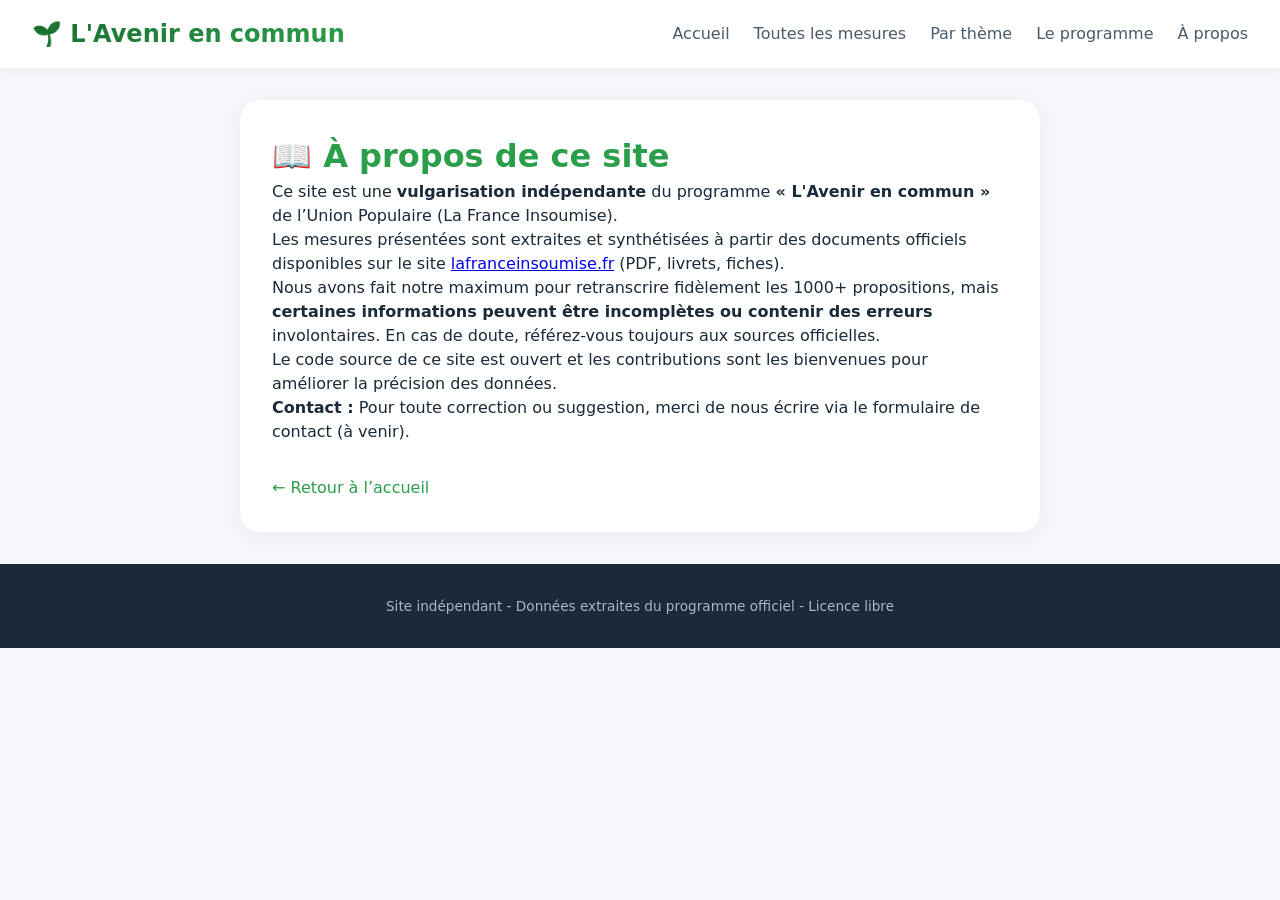
==== a-propos.html @ 68633aec "Create a-propos.html" ====
<!DOCTYPE html>
<html lang="fr">
<head>
    <meta charset="UTF-8">
    <meta name="viewport" content="width=device-width, initial-scale=1.0">
    <title>À propos - L'Avenir en commun</title>
    <link rel="stylesheet" href="css/style.css">
    <style>
        .about-container {
            max-width: 800px;
            margin: 2rem auto;
            padding: 2rem;
            background: white;
            border-radius: 20px;
            box-shadow: 0 4px 20px rgba(0,0,0,0.05);
        }
        .about-container h1 {
            color: var(--primary-color, #2b9e4a);
        }
        .back-link {
            display: inline-block;
            margin-top: 2rem;
            color: #2b9e4a;
            text-decoration: none;
        }
    </style>
</head>
<body>
    <nav class="navbar">
        <div class="nav-container">
            <a href="index.html" class="logo">🌱 L'Avenir en commun</a>
            <div class="nav-links">
                <a href="index.html">Accueil</a>
                <a href="index.html#allMeasuresLink">Toutes les mesures</a>
                <a href="index.html#themesLink">Par thème</a>
                <a href="https://lafranceinsoumise.fr/le-programme/" target="_blank">Le programme</a>
                <a href="a-propos.html">À propos</a>
            </div>
        </div>
    </nav>

    <div class="about-container">
        <h1>📖 À propos de ce site</h1>
        <p>Ce site est une <strong>vulgarisation indépendante</strong> du programme <strong>« L'Avenir en commun »</strong> de l’Union Populaire (La France Insoumise).</p>
        <p>Les mesures présentées sont extraites et synthétisées à partir des documents officiels disponibles sur le site <a href="https://lafranceinsoumise.fr/le-programme/" target="_blank">lafranceinsoumise.fr</a> (PDF, livrets, fiches).</p>
        <p>Nous avons fait notre maximum pour retranscrire fidèlement les 1000+ propositions, mais <strong>certaines informations peuvent être incomplètes ou contenir des erreurs</strong> involontaires. En cas de doute, référez-vous toujours aux sources officielles.</p>
        <p>Le code source de ce site est ouvert et les contributions sont les bienvenues pour améliorer la précision des données.</p>
        <p><strong>Contact :</strong> Pour toute correction ou suggestion, merci de nous écrire via le formulaire de contact (à venir).</p>
        <a href="index.html" class="back-link">← Retour à l’accueil</a>
    </div>

    <footer class="footer" style="margin-top: 2rem;">
        <p>Site indépendant - Données extraites du programme officiel - Licence libre</p>
    </footer>
</body>
</html>
---- css/style.css ----
/* style.css - Styles communs pour tout le site */
* {
    margin: 0;
    padding: 0;
    box-sizing: border-box;
}

body {
    font-family: system-ui, -apple-system, 'Segoe UI', Roboto, 'Helvetica Neue', sans-serif;
    background: #f5f7fa;
    color: #1a2a3a;
    line-height: 1.5;
}

/* Navigation */
.navbar {
    background: white;
    box-shadow: 0 2px 10px rgba(0,0,0,0.05);
    position: sticky;
    top: 0;
    z-index: 100;
}

.nav-container {
    max-width: 1280px;
    margin: 0 auto;
    padding: 1rem 2rem;
    display: flex;
    justify-content: space-between;
    align-items: center;
    flex-wrap: wrap;
    gap: 1rem;
}

.logo {
    font-size: 1.5rem;
    font-weight: 700;
    background: linear-gradient(135deg, #1a6d2f, #2b9e4a);
    -webkit-background-clip: text;
    background-clip: text;
    color: transparent;
    text-decoration: none;
}

.nav-links {
    display: flex;
    gap: 1.5rem;
    flex-wrap: wrap;
}

.nav-links a {
    text-decoration: none;
    color: #4a5a6a;
    font-weight: 500;
    transition: color 0.2s;
}

.nav-links a:hover {
    color: #2b9e4a;
}

/* Hero section - inspirée des PDFs */
.hero {
    background: linear-gradient(135deg, #1a2a3a 0%, #2a3a4a 100%);
    color: white;
    padding: 3rem 2rem;
    text-align: center;
    border-bottom: 4px solid #2b9e4a;
}

.hero-content {
    max-width: 800px;
    margin: 0 auto;
}

.hero h1 {
    font-size: 2.5rem;
    margin-bottom: 1rem;
    line-height: 1.2;
}

.hero p {
    font-size: 1.2rem;
    opacity: 0.9;
    margin-bottom: 2rem;
}

/* Search bar */
.search-container {
    max-width: 600px;
    margin: 0 auto;
}

.search-box {
    display: flex;
    background: white;
    border-radius: 60px;
    overflow: hidden;
    box-shadow: 0 10px 25px rgba(0,0,0,0.2);
}

.search-box input {
    flex: 1;
    padding: 1rem 1.5rem;
    border: none;
    font-size: 1.1rem;
    outline: none;
}

.search-box button {
    background: #2b9e4a;
    border: none;
    padding: 0 2rem;
    color: white;
    font-weight: 600;
    cursor: pointer;
    transition: background 0.2s;
    font-size: 1rem;
}

.search-box button:hover {
    background: #1a6d2f;
}

/* Categories section */
.categories {
    max-width: 1280px;
    margin: 0 auto;
    padding: 3rem 2rem;
}

.section-title {
    text-align: center;
    font-size: 2rem;
    margin-bottom: 0.5rem;
    color: #1a2a3a;
}

.section-subtitle {
    text-align: center;
    color: #6a7a8a;
    margin-bottom: 2rem;
}

/* Grille de catégories - couleurs inspirées des PDFs */
.grid-categories {
    display: grid;
    grid-template-columns: repeat(auto-fit, minmax(280px, 1fr));
    gap: 1.5rem;
}

.category-card {
    background: white;
    border-radius: 16px;
    padding: 1.5rem;
    text-decoration: none;
    color: inherit;
    transition: transform 0.2s, box-shadow 0.2s;
    box-shadow: 0 2px 8px rgba(0,0,0,0.05);
    border-left: 4px solid #2b9e4a;
}

.category-card:hover {
    transform: translateY(-4px);
    box-shadow: 0 12px 24px rgba(0,0,0,0.1);
}

.category-icon {
    font-size: 2.5rem;
    margin-bottom: 1rem;
}

.category-card h3 {
    font-size: 1.3rem;
    margin-bottom: 0.5rem;
    color: #1a6d2f;
}

.category-card p {
    color: #6a7a8a;
    font-size: 0.9rem;
}

/* Featured section */
.featured {
    background: white;
    padding: 3rem 2rem;
}

.featured-container {
    max-width: 1280px;
    margin: 0 auto;
}

/* Mesures grid */
.measures-grid {
    display: grid;
    grid-template-columns: repeat(auto-fit, minmax(300px, 1fr));
    gap: 1.5rem;
    margin-top: 2rem;
}

.measure-card {
    background: #f8fafc;
    border-radius: 12px;
    padding: 1.5rem;
    border-left: 4px solid #2b9e4a;
    transition: all 0.2s;
}

.measure-card:hover {
    background: #f0f4f8;
    transform: translateY(-2px);
}

.measure-tag {
    display: inline-block;
    background: #e8f5e9;
    color: #2b9e4a;
    font-size: 0.75rem;
    padding: 0.25rem 0.75rem;
    border-radius: 20px;
    margin-bottom: 0.75rem;
}

.measure-card h4 {
    font-size: 1.1rem;
    margin-bottom: 0.5rem;
    color: #1a2a3a;
}

.measure-card p {
    color: #6a7a8a;
    font-size: 0.9rem;
    margin-bottom: 1rem;
}

.measure-link {
    color: #2b9e4a;
    text-decoration: none;
    font-weight: 500;
    font-size: 0.9rem;
}

.measure-link:hover {
    text-decoration: underline;
}

/* Results area */
.results-area {
    max-width: 1280px;
    margin: 2rem auto;
    padding: 0 2rem;
    display: none;
}

.results-area.show {
    display: block;
}

.results-header {
    display: flex;
    justify-content: space-between;
    align-items: center;
    margin-bottom: 1.5rem;
    flex-wrap: wrap;
    gap: 1rem;
}

.close-results {
    background: none;
    border: none;
    font-size: 1.5rem;
    cursor: pointer;
    color: #6a7a8a;
}

/* Filter buttons - version améliorée */
.filter-buttons {
    display: flex;
    gap: 0.5rem;
    flex-wrap: wrap;
    margin-bottom: 1.5rem;
}

.filter-btn {
    background: #eef2f6;
    border: none;
    padding: 0.5rem 1rem;
    border-radius: 30px;
    cursor: pointer;
    font-size: 0.85rem;
    transition: all 0.2s;
}

.filter-btn:hover {
    background: #2b9e4a;
    color: white;
}

.filter-btn.active {
    background: #2b9e4a;
    color: white;
}

.stats {
    text-align: center;
    margin-top: 1rem;
    color: #6a7a8a;
    font-size: 0.9rem;
}

/* Footer */
.footer {
    background: #1a2a3a;
    color: #aab8c5;
    padding: 2rem;
    text-align: center;
    font-size: 0.85rem;
}

/* Responsive */
@media (max-width: 768px) {
    .hero h1 {
        font-size: 1.8rem;
    }
    .nav-container {
        flex-direction: column;
    }
    .categories, .featured {
        padding: 2rem 1rem;
    }
}
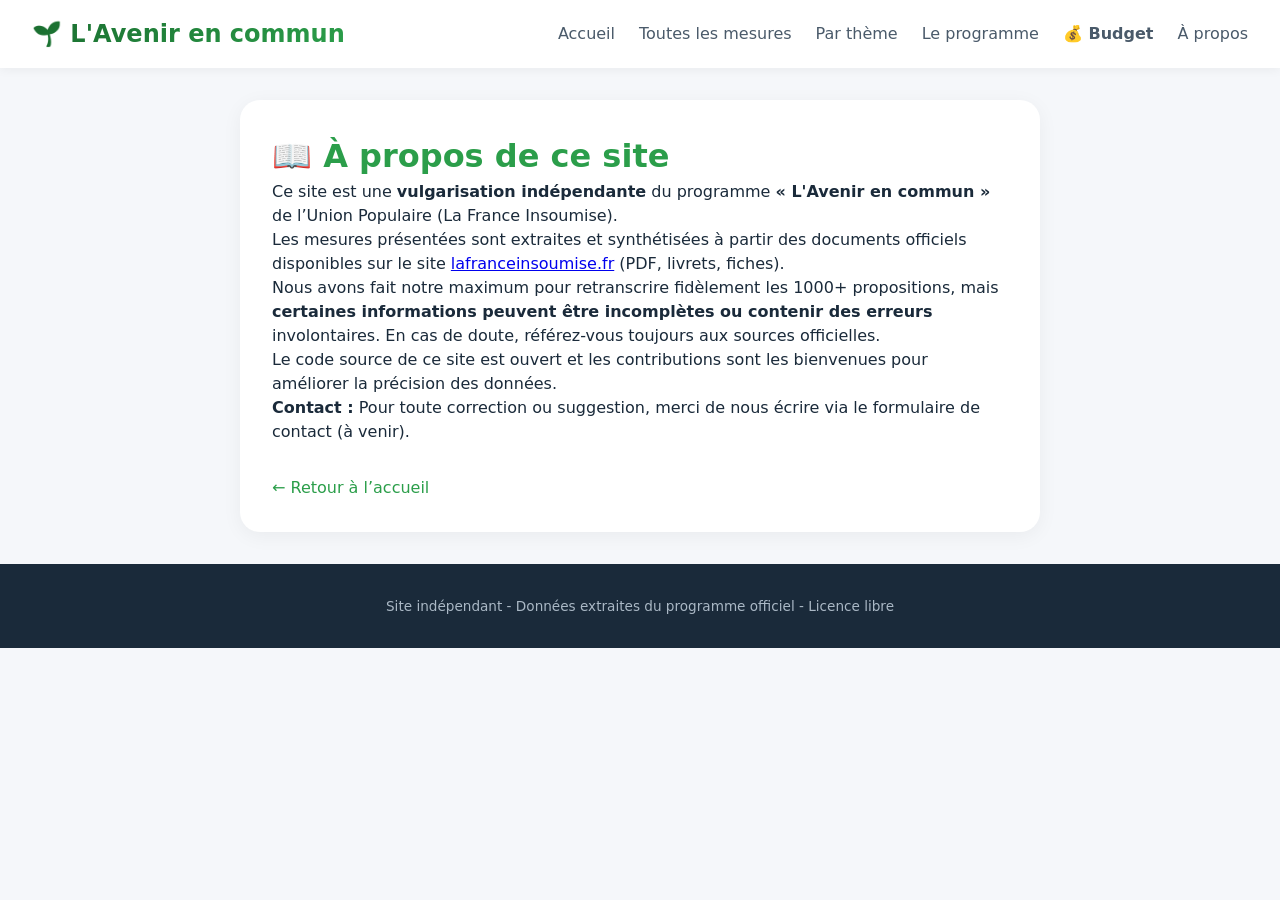
==== commit 815a2eb9: "Update a-propos.html" ====
--- a/a-propos.html
+++ b/a-propos.html
@@ -29,13 +29,15 @@
     <nav class="navbar">
         <div class="nav-container">
             <a href="index.html" class="logo">🌱 L'Avenir en commun</a>
-            <div class="nav-links">
-                <a href="index.html">Accueil</a>
-                <a href="index.html#allMeasuresLink">Toutes les mesures</a>
-                <a href="index.html#themesLink">Par thème</a>
-                <a href="https://lafranceinsoumise.fr/le-programme/" target="_blank">Le programme</a>
-                <a href="a-propos.html">À propos</a>
-            </div>
+           <div class="nav-links">
+    <a href="index.html">Accueil</a>
+    <a href="index.html#allMeasuresLink">Toutes les mesures</a>
+    <a href="index.html#themesLink">Par thème</a>
+    <a href="https://lafranceinsoumise.fr/le-programme/" target="_blank">Le programme</a>
+               <a href="budget.html" style="font-weight: bold;">💰 Budget</a>
+    <a href="a-propos.html">À propos</a>
+    
+</div>
         </div>
     </nav>
 
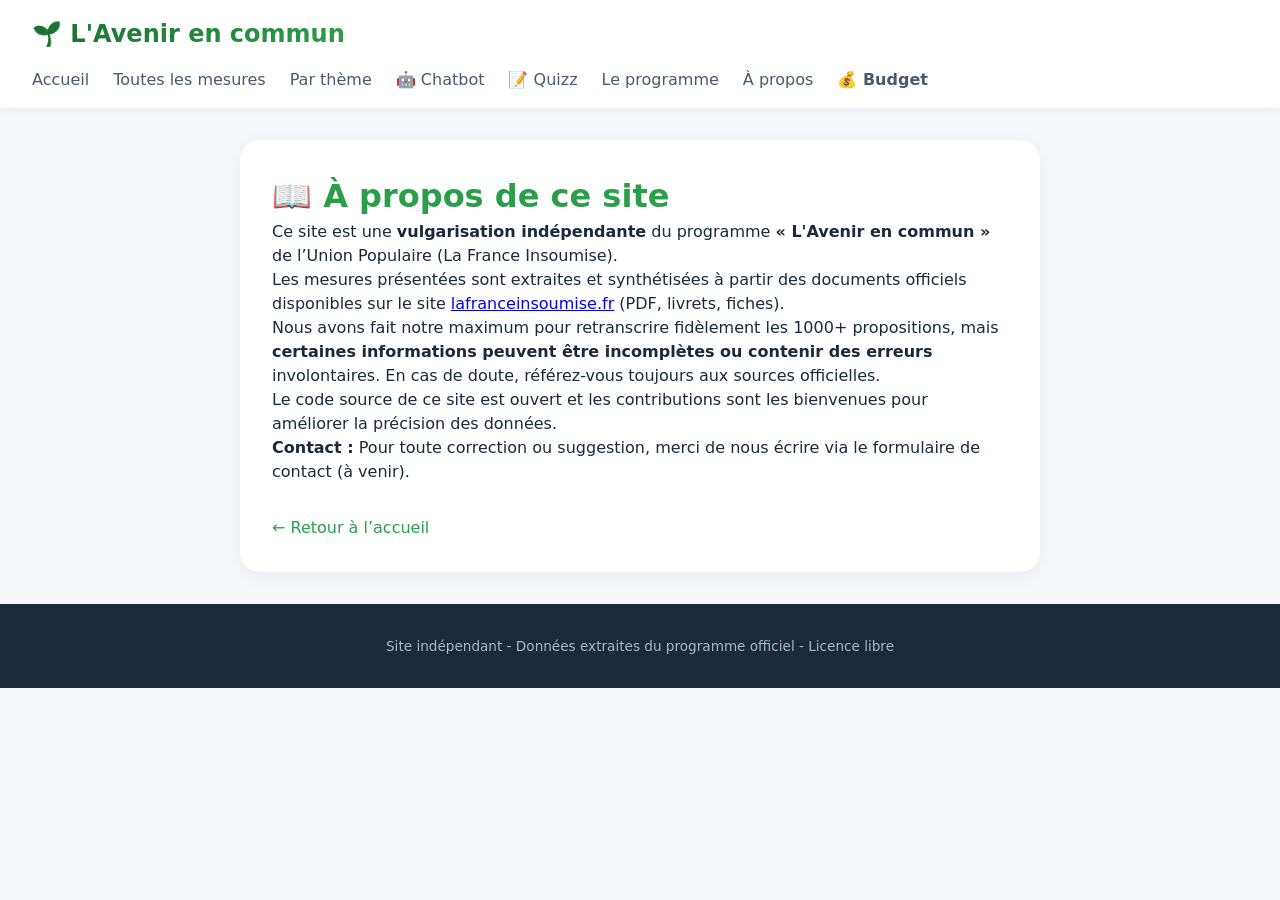
==== commit 9e3e9d12: "Update a-propos.html" ====
--- a/a-propos.html
+++ b/a-propos.html
@@ -26,18 +26,19 @@
     </style>
 </head>
 <body>
-    <nav class="navbar">
+     <nav class="navbar">
         <div class="nav-container">
-            <a href="index.html" class="logo">🌱 L'Avenir en commun</a>
-           <div class="nav-links">
-    <a href="index.html">Accueil</a>
-    <a href="index.html#allMeasuresLink">Toutes les mesures</a>
-    <a href="index.html#themesLink">Par thème</a>
-    <a href="https://lafranceinsoumise.fr/le-programme/" target="_blank">Le programme</a>
-               <a href="budget.html" style="font-weight: bold;">💰 Budget</a>
-    <a href="a-propos.html">À propos</a>
-    
-</div>
+            <a href="#" class="logo">🌱 L'Avenir en commun</a>
+            <div class="nav-links">
+                <a href="#" id="homeLink">Accueil</a>
+                <a href="#" id="allMeasuresLink">Toutes les mesures</a>
+                <a href="#" id="themesLink">Par thème</a>
+                <a href="chatbot.html">🤖 Chatbot</a>
+<a href="quizz.html">📝 Quizz</a>
+                <a href="https://lafranceinsoumise.fr/le-programme/" target="_blank" id="programLink">Le programme</a>
+                <a href="a-propos.html" id="aboutLink">À propos</a>
+                <a href="budget.html" style="font-weight: bold;">💰 Budget</a>
+            </div>
         </div>
     </nav>
 
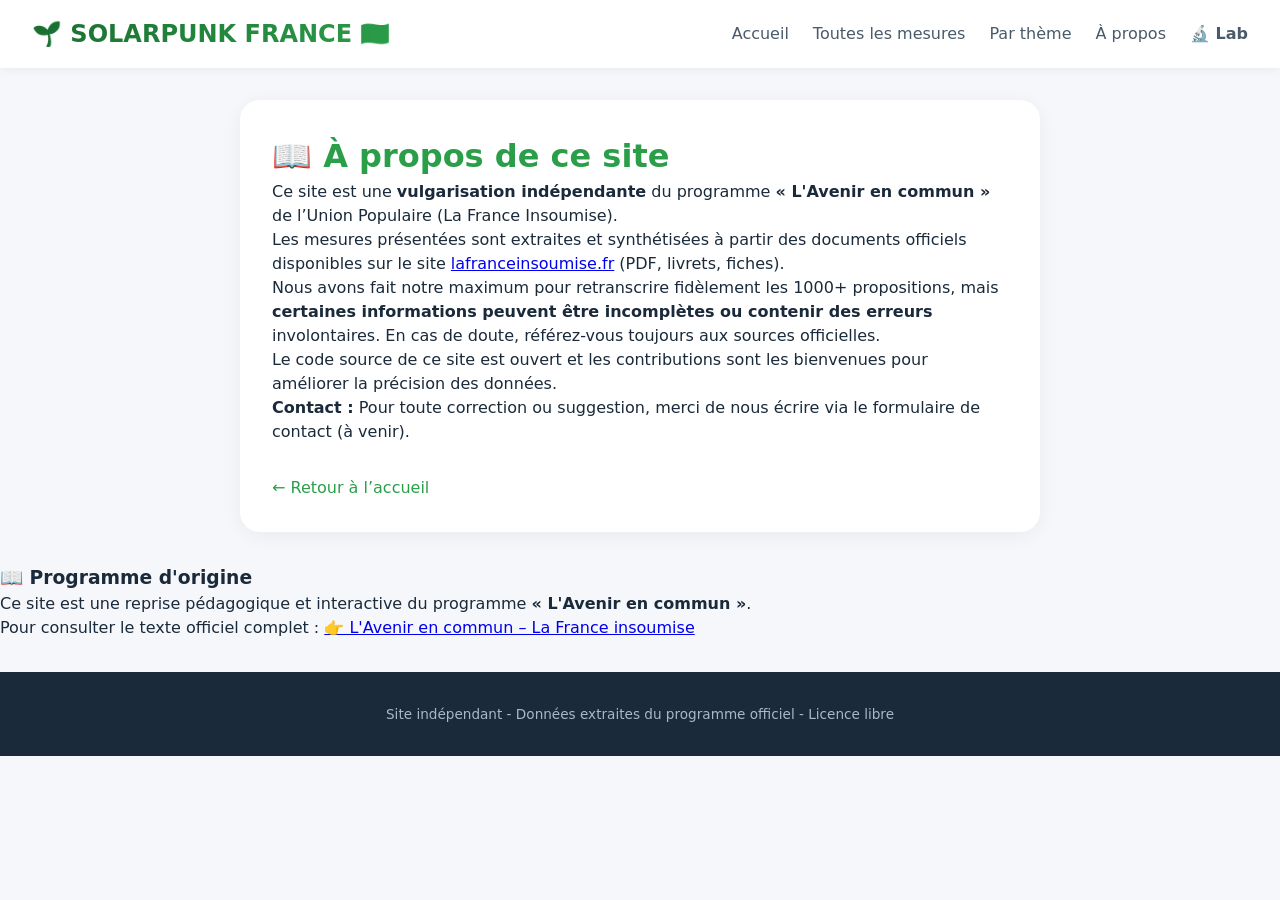
==== commit 9f7523d9: "Update a-propos.html" ====
--- a/a-propos.html
+++ b/a-propos.html
@@ -26,21 +26,7 @@
     </style>
 </head>
 <body>
-     <nav class="navbar">
-        <div class="nav-container">
-            <a href="#" class="logo">🌱 L'Avenir en commun</a>
-            <div class="nav-links">
-                <a href="#" id="homeLink">Accueil</a>
-                <a href="#" id="allMeasuresLink">Toutes les mesures</a>
-                <a href="#" id="themesLink">Par thème</a>
-                <a href="chatbot.html">🤖 Chatbot</a>
-<a href="quizz.html">📝 Quizz</a>
-                <a href="https://lafranceinsoumise.fr/le-programme/" target="_blank" id="programLink">Le programme</a>
-                <a href="a-propos.html" id="aboutLink">À propos</a>
-                <a href="budget.html" style="font-weight: bold;">💰 Budget</a>
-            </div>
-        </div>
-    </nav>
+     <script src="js/nav.js"></script>
 
     <div class="about-container">
         <h1>📖 À propos de ce site</h1>
@@ -52,6 +38,12 @@
         <a href="index.html" class="back-link">← Retour à l’accueil</a>
     </div>
 
+    <div class="about-section">
+    <h3>📖 Programme d'origine</h3>
+    <p>Ce site est une reprise pédagogique et interactive du programme <strong>« L'Avenir en commun »</strong>.</p>
+    <p>Pour consulter le texte officiel complet : <a href="https://lafranceinsoumise.fr/le-programme/" target="_blank" rel="noopener">👉 L'Avenir en commun – La France insoumise</a></p>
+</div>
+
     <footer class="footer" style="margin-top: 2rem;">
         <p>Site indépendant - Données extraites du programme officiel - Licence libre</p>
     </footer>
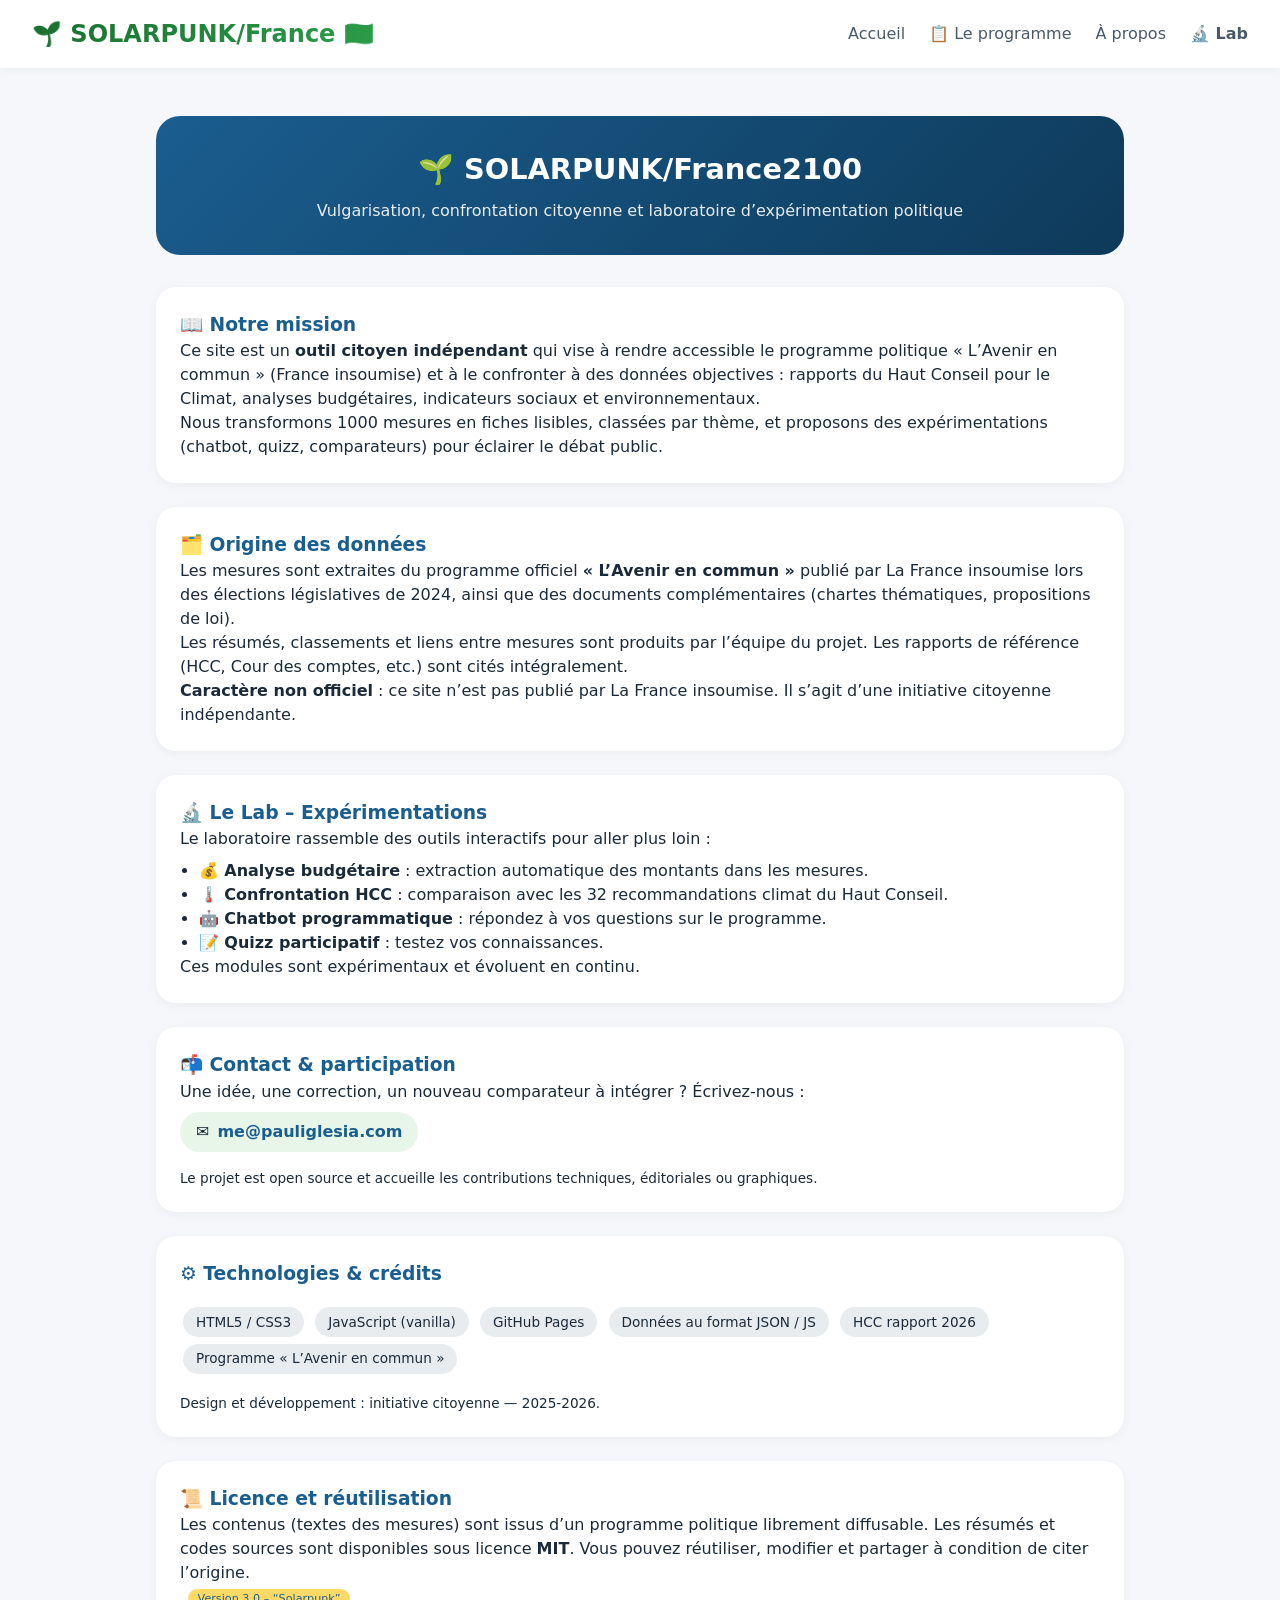
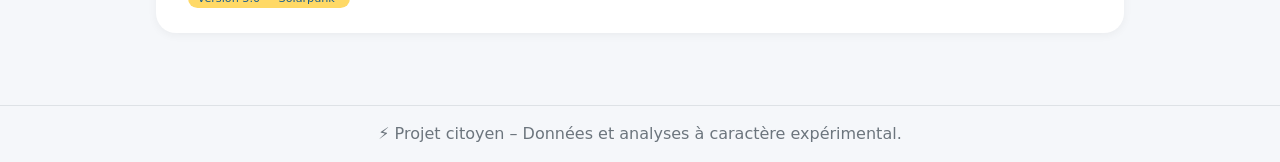
==== commit 44b4e209: "Update a-propos.html" ====
--- a/a-propos.html
+++ b/a-propos.html
@@ -3,49 +3,166 @@
 <head>
     <meta charset="UTF-8">
     <meta name="viewport" content="width=device-width, initial-scale=1.0">
-    <title>À propos - L'Avenir en commun</title>
+    <title>À propos · SOLARPUNK/France2100</title>
     <link rel="stylesheet" href="css/style.css">
     <style>
+        body {
+            background: #f5f7fa;
+        }
         .about-container {
-            max-width: 800px;
+            max-width: 1000px;
             margin: 2rem auto;
+            padding: 1rem;
+        }
+        .hero-about {
+            background: linear-gradient(135deg, #1a5d8f, #0e3a5a);
+            color: white;
             padding: 2rem;
+            border-radius: 24px;
+            margin-bottom: 2rem;
+            text-align: center;
+        }
+        .hero-about h1 {
+            margin: 0 0 0.5rem;
+            font-size: 1.8rem;
+        }
+        .hero-about p {
+            margin: 0;
+            opacity: 0.9;
+        }
+        .section-title {
+            font-size: 1.5rem;
+            margin: 2rem 0 1rem;
+            border-left: 5px solid #2b9e4a;
+            padding-left: 1rem;
+        }
+        .card-about {
             background: white;
             border-radius: 20px;
-            box-shadow: 0 4px 20px rgba(0,0,0,0.05);
+            padding: 1.5rem;
+            margin-bottom: 1.5rem;
+            box-shadow: 0 2px 10px rgba(0,0,0,0.05);
         }
-        .about-container h1 {
-            color: var(--primary-color, #2b9e4a);
+        .card-about h3 {
+            margin-top: 0;
+            color: #1a5d8f;
+            display: flex;
+            align-items: center;
+            gap: 0.5rem;
         }
-        .back-link {
+        .contact-email {
+            background: #e8f5e9;
+            border-radius: 40px;
+            padding: 0.5rem 1rem;
+            display: inline-flex;
+            align-items: center;
+            gap: 0.5rem;
+            font-size: 1rem;
+            margin-top: 0.5rem;
+        }
+        .contact-email a {
+            color: #1a5d8f;
+            text-decoration: none;
+            font-weight: bold;
+        }
+        .contact-email a:hover {
+            text-decoration: underline;
+        }
+        .tech-list {
+            list-style: none;
+            padding: 0;
+            margin: 1rem 0 0;
+        }
+        .tech-list li {
             display: inline-block;
+            background: #e9ecef;
+            padding: 0.3rem 0.8rem;
+            border-radius: 20px;
+            margin: 0.2rem;
+            font-size: 0.85rem;
+        }
+        footer {
+            text-align: center;
             margin-top: 2rem;
-            color: #2b9e4a;
-            text-decoration: none;
+            padding: 1rem;
+            color: #6c757d;
+            border-top: 1px solid #dee2e6;
+        }
+        .badge-version {
+            background: #ffd966;
+            color: #1a5d8f;
+            padding: 0.2rem 0.6rem;
+            border-radius: 20px;
+            font-size: 0.7rem;
+            margin-left: 0.5rem;
         }
     </style>
 </head>
 <body>
-     <script src="js/nav.js"></script>
+    <script src="js/nav.js"></script>
 
     <div class="about-container">
-        <h1>📖 À propos de ce site</h1>
-        <p>Ce site est une <strong>vulgarisation indépendante</strong> du programme <strong>« L'Avenir en commun »</strong> de l’Union Populaire (La France Insoumise).</p>
-        <p>Les mesures présentées sont extraites et synthétisées à partir des documents officiels disponibles sur le site <a href="https://lafranceinsoumise.fr/le-programme/" target="_blank">lafranceinsoumise.fr</a> (PDF, livrets, fiches).</p>
-        <p>Nous avons fait notre maximum pour retranscrire fidèlement les 1000+ propositions, mais <strong>certaines informations peuvent être incomplètes ou contenir des erreurs</strong> involontaires. En cas de doute, référez-vous toujours aux sources officielles.</p>
-        <p>Le code source de ce site est ouvert et les contributions sont les bienvenues pour améliorer la précision des données.</p>
-        <p><strong>Contact :</strong> Pour toute correction ou suggestion, merci de nous écrire via le formulaire de contact (à venir).</p>
-        <a href="index.html" class="back-link">← Retour à l’accueil</a>
+        <div class="hero-about">
+            <h1>🌱 SOLARPUNK/France2100</h1>
+            <p>Vulgarisation, confrontation citoyenne et laboratoire d’expérimentation politique</p>
+        </div>
+
+        <div class="card-about">
+            <h3>📖 Notre mission</h3>
+            <p>Ce site est un <strong>outil citoyen indépendant</strong> qui vise à rendre accessible le programme politique « L’Avenir en commun » (France insoumise) et à le confronter à des données objectives : rapports du Haut Conseil pour le Climat, analyses budgétaires, indicateurs sociaux et environnementaux.</p>
+            <p>Nous transformons 1000 mesures en fiches lisibles, classées par thème, et proposons des expérimentations (chatbot, quizz, comparateurs) pour éclairer le débat public.</p>
+        </div>
+
+        <div class="card-about">
+            <h3>🗂️ Origine des données</h3>
+            <p>Les mesures sont extraites du programme officiel <strong>« L’Avenir en commun »</strong> publié par La France insoumise lors des élections législatives de 2024, ainsi que des documents complémentaires (chartes thématiques, propositions de loi).</p>
+            <p>Les résumés, classements et liens entre mesures sont produits par l’équipe du projet. Les rapports de référence (HCC, Cour des comptes, etc.) sont cités intégralement.</p>
+            <p><strong>Caractère non officiel</strong> : ce site n’est pas publié par La France insoumise. Il s’agit d’une initiative citoyenne indépendante.</p>
+        </div>
+
+        <div class="card-about">
+            <h3>🔬 Le Lab – Expérimentations</h3>
+            <p>Le laboratoire rassemble des outils interactifs pour aller plus loin :</p>
+            <ul style="margin-top: 0.5rem; padding-left: 1.2rem;">
+                <li>💰 <strong>Analyse budgétaire</strong> : extraction automatique des montants dans les mesures.</li>
+                <li>🌡️ <strong>Confrontation HCC</strong> : comparaison avec les 32 recommandations climat du Haut Conseil.</li>
+                <li>🤖 <strong>Chatbot programmatique</strong> : répondez à vos questions sur le programme.</li>
+                <li>📝 <strong>Quizz participatif</strong> : testez vos connaissances.</li>
+            </ul>
+            <p>Ces modules sont expérimentaux et évoluent en continu.</p>
+        </div>
+
+        <div class="card-about">
+            <h3>📬 Contact & participation</h3>
+            <p>Une idée, une correction, un nouveau comparateur à intégrer ? Écrivez‑nous :</p>
+            <div class="contact-email">
+                ✉️ <a href="mailto:me@pauliglesia.com">me@pauliglesia.com</a>
+            </div>
+            <p style="margin-top: 1rem; font-size: 0.85rem;">Le projet est open source et accueille les contributions techniques, éditoriales ou graphiques.</p>
+        </div>
+
+        <div class="card-about">
+            <h3>⚙️ Technologies & crédits</h3>
+            <ul class="tech-list">
+                <li>HTML5 / CSS3</li>
+                <li>JavaScript (vanilla)</li>
+                <li>GitHub Pages</li>
+                <li>Données au format JSON / JS</li>
+                <li>HCC rapport 2026</li>
+                <li>Programme « L’Avenir en commun »</li>
+            </ul>
+            <p style="margin-top: 1rem; font-size: 0.85rem;">Design et développement : initiative citoyenne — 2025‑2026.</p>
+        </div>
+
+        <div class="card-about">
+            <h3>📜 Licence et réutilisation</h3>
+            <p>Les contenus (textes des mesures) sont issus d’un programme politique librement diffusable. Les résumés et codes sources sont disponibles sous licence <strong>MIT</strong>. Vous pouvez réutiliser, modifier et partager à condition de citer l’origine.</p>
+            <p><span class="badge-version">Version 3.0 – “Solarpunk”</span></p>
+        </div>
     </div>
 
-    <div class="about-section">
-    <h3>📖 Programme d'origine</h3>
-    <p>Ce site est une reprise pédagogique et interactive du programme <strong>« L'Avenir en commun »</strong>.</p>
-    <p>Pour consulter le texte officiel complet : <a href="https://lafranceinsoumise.fr/le-programme/" target="_blank" rel="noopener">👉 L'Avenir en commun – La France insoumise</a></p>
-</div>
-
-    <footer class="footer" style="margin-top: 2rem;">
-        <p>Site indépendant - Données extraites du programme officiel - Licence libre</p>
+    <footer>
+        ⚡ Projet citoyen – Données et analyses à caractère expérimental.
     </footer>
 </body>
 </html>
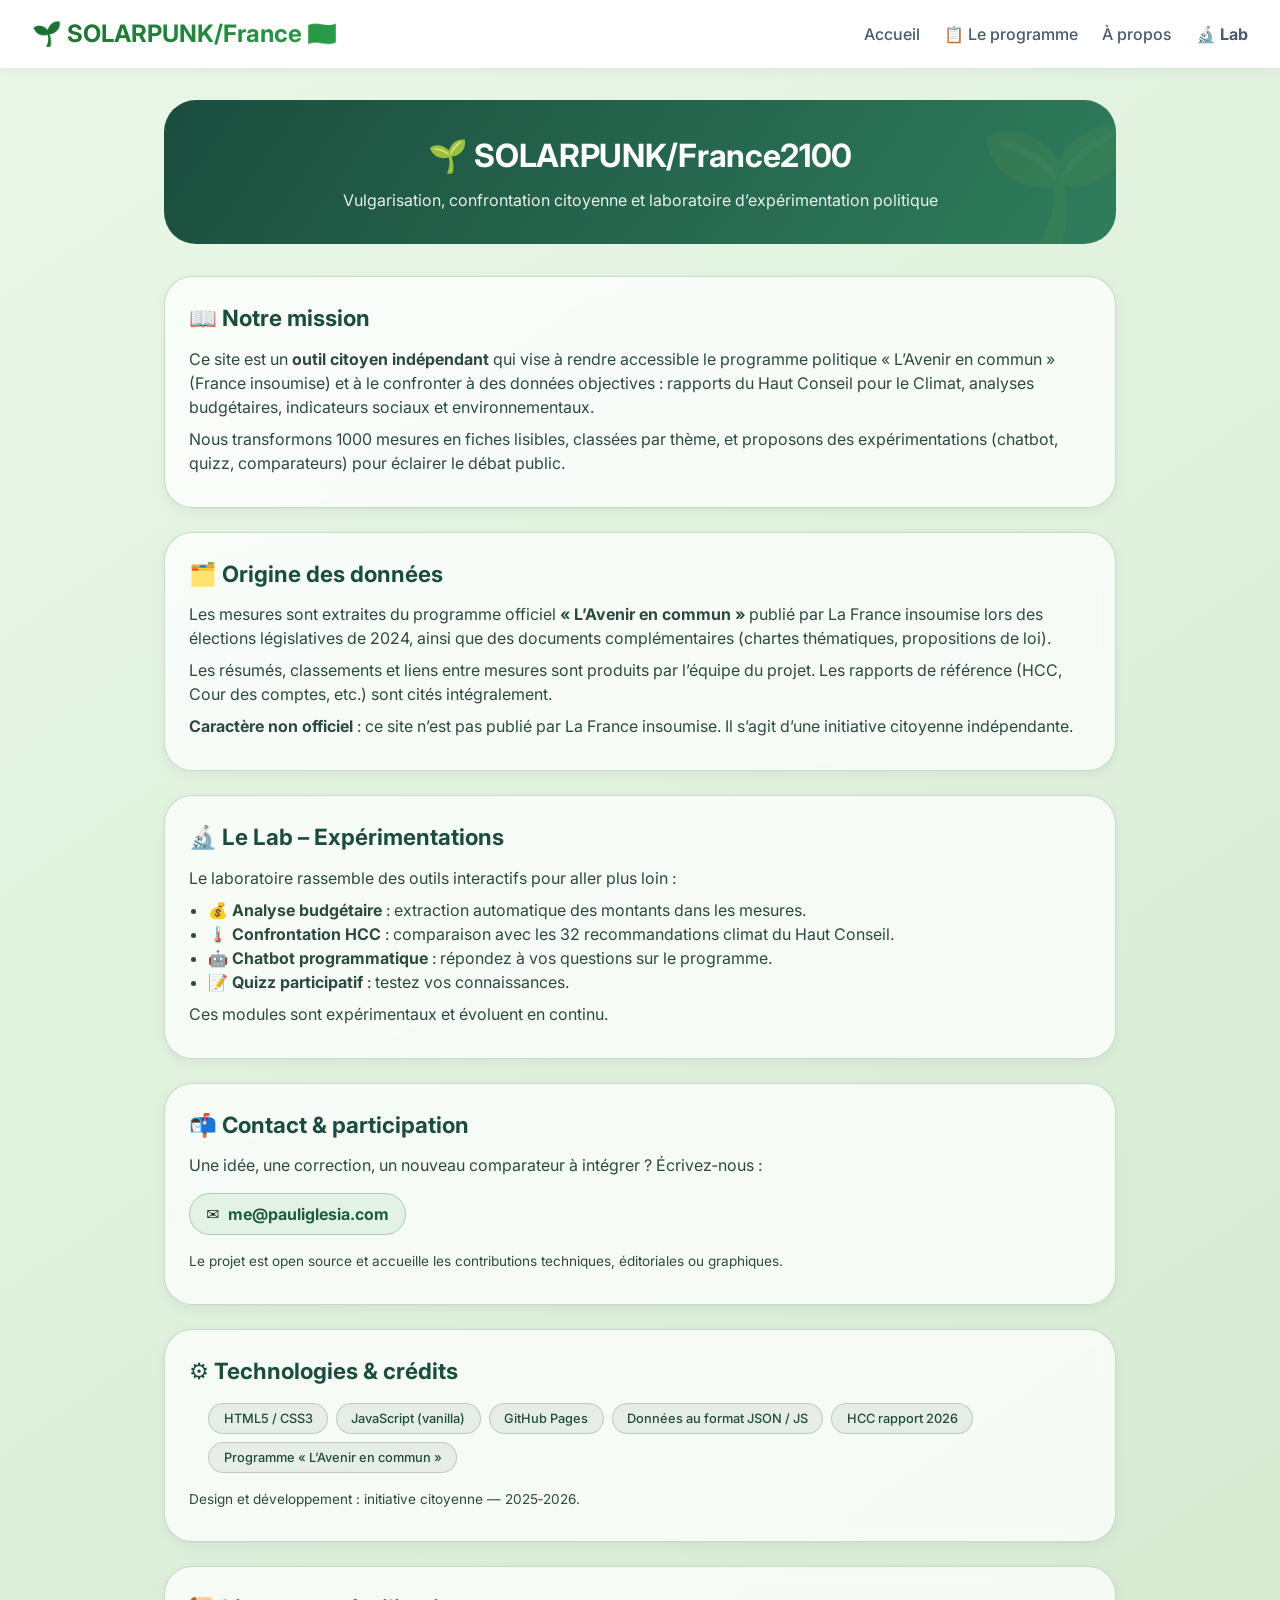
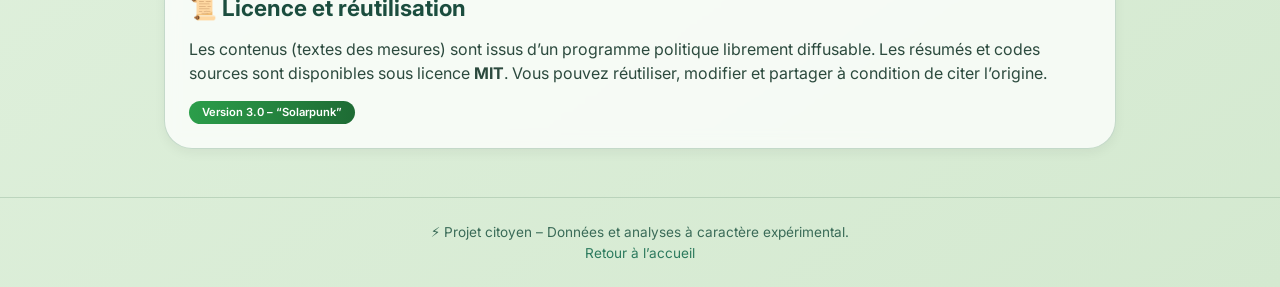
==== commit 771f72a6: "Update a-propos.html" ====
--- a/a-propos.html
+++ b/a-propos.html
@@ -5,96 +5,176 @@
     <meta name="viewport" content="width=device-width, initial-scale=1.0">
     <title>À propos · SOLARPUNK/France2100</title>
     <link rel="stylesheet" href="css/style.css">
+    <link href="https://fonts.googleapis.com/css2?family=Inter:opsz,wght@14..32,300;14..32,400;14..32,600;14..32,700&display=swap" rel="stylesheet">
     <style>
+        * {
+            margin: 0;
+            padding: 0;
+            box-sizing: border-box;
+        }
         body {
-            background: #f5f7fa;
+            background: linear-gradient(145deg, #eaf7e8 0%, #d4e9d0 100%);
+            font-family: 'Inter', system-ui, -apple-system, sans-serif;
+            line-height: 1.5;
+            color: #1e2f2c;
         }
         .about-container {
             max-width: 1000px;
             margin: 2rem auto;
-            padding: 1rem;
-        }
+            padding: 0 1.5rem;
+            position: relative;
+            z-index: 2;
+        }
+        /* Hero section */
         .hero-about {
-            background: linear-gradient(135deg, #1a5d8f, #0e3a5a);
+            background: linear-gradient(125deg, #1b4d3e 0%, #2f7d5c 100%);
             color: white;
-            padding: 2rem;
-            border-radius: 24px;
+            padding: 2rem 2rem;
+            border-radius: 32px;
             margin-bottom: 2rem;
             text-align: center;
+            position: relative;
+            overflow: hidden;
+        }
+        .hero-about::after {
+            content: "🌱";
+            font-size: 8rem;
+            opacity: 0.08;
+            position: absolute;
+            bottom: -2rem;
+            right: -1rem;
+            pointer-events: none;
+            transform: rotate(10deg);
         }
         .hero-about h1 {
+            font-size: 2rem;
+            font-weight: 700;
             margin: 0 0 0.5rem;
-            font-size: 1.8rem;
+            letter-spacing: -0.01em;
         }
         .hero-about p {
             margin: 0;
             opacity: 0.9;
+            font-size: 1rem;
         }
         .section-title {
-            font-size: 1.5rem;
+            font-size: 1.8rem;
+            font-weight: 700;
             margin: 2rem 0 1rem;
-            border-left: 5px solid #2b9e4a;
-            padding-left: 1rem;
+            background: linear-gradient(120deg, #1e4d3a, #3a8c6e);
+            background-clip: text;
+            -webkit-background-clip: text;
+            color: transparent;
+            display: inline-block;
+            position: relative;
+        }
+        .section-title::after {
+            content: "";
+            display: block;
+            width: 60px;
+            height: 4px;
+            background: linear-gradient(90deg, #3a8c6e, #b8e1a0);
+            margin-top: 8px;
+            border-radius: 4px;
         }
         .card-about {
-            background: white;
-            border-radius: 20px;
+            background: rgba(255, 255, 255, 0.75);
+            backdrop-filter: blur(8px);
+            border-radius: 28px;
             padding: 1.5rem;
             margin-bottom: 1.5rem;
-            box-shadow: 0 2px 10px rgba(0,0,0,0.05);
+            border: 1px solid rgba(80, 140, 100, 0.3);
+            transition: all 0.2s;
+            box-shadow: 0 4px 12px rgba(0, 0, 0, 0.05);
+        }
+        .card-about:hover {
+            background: rgba(255, 255, 255, 0.9);
+            border-color: #8fc0a9;
+            transform: translateY(-2px);
         }
         .card-about h3 {
             margin-top: 0;
-            color: #1a5d8f;
+            margin-bottom: 0.75rem;
+            color: #1b4d3e;
             display: flex;
             align-items: center;
             gap: 0.5rem;
+            font-size: 1.4rem;
+            font-weight: 700;
+        }
+        .card-about p, .card-about ul {
+            color: #2c4a3e;
+            margin-bottom: 0.5rem;
+        }
+        .card-about ul {
+            padding-left: 1.2rem;
         }
         .contact-email {
-            background: #e8f5e9;
-            border-radius: 40px;
+            background: rgba(220, 240, 220, 0.8);
+            backdrop-filter: blur(4px);
+            border-radius: 60px;
             padding: 0.5rem 1rem;
             display: inline-flex;
             align-items: center;
             gap: 0.5rem;
             font-size: 1rem;
             margin-top: 0.5rem;
+            border: 1px solid rgba(60, 110, 80, 0.3);
         }
         .contact-email a {
-            color: #1a5d8f;
+            color: #1e5a44;
             text-decoration: none;
-            font-weight: bold;
+            font-weight: 700;
+            transition: color 0.2s;
         }
         .contact-email a:hover {
+            color: #2c7a5e;
             text-decoration: underline;
         }
         .tech-list {
             list-style: none;
             padding: 0;
             margin: 1rem 0 0;
+            display: flex;
+            flex-wrap: wrap;
+            gap: 0.5rem;
         }
         .tech-list li {
+            background: rgba(100, 140, 110, 0.15);
+            backdrop-filter: blur(2px);
+            padding: 0.3rem 0.9rem;
+            border-radius: 40px;
+            font-size: 0.8rem;
+            font-weight: 500;
+            color: #1e4d3a;
+            border: 1px solid rgba(80, 140, 100, 0.3);
+        }
+        .badge-version {
+            background: linear-gradient(95deg, #2b9e4a, #1e6b34);
+            color: white;
+            padding: 0.2rem 0.8rem;
+            border-radius: 40px;
+            font-size: 0.7rem;
+            font-weight: 600;
             display: inline-block;
-            background: #e9ecef;
-            padding: 0.3rem 0.8rem;
-            border-radius: 20px;
-            margin: 0.2rem;
-            font-size: 0.85rem;
+            margin-top: 0.5rem;
         }
         footer {
             text-align: center;
-            margin-top: 2rem;
-            padding: 1rem;
-            color: #6c757d;
-            border-top: 1px solid #dee2e6;
-        }
-        .badge-version {
-            background: #ffd966;
-            color: #1a5d8f;
-            padding: 0.2rem 0.6rem;
-            border-radius: 20px;
-            font-size: 0.7rem;
-            margin-left: 0.5rem;
+            margin-top: 3rem;
+            padding: 1.5rem;
+            color: #3a6b58;
+            border-top: 1px solid rgba(60, 110, 80, 0.2);
+            font-size: 0.85rem;
+        }
+        footer a {
+            color: #2c7a5e;
+            text-decoration: none;
+        }
+        @media (max-width: 768px) {
+            .hero-about h1 { font-size: 1.5rem; }
+            .section-title { font-size: 1.5rem; }
+            .card-about { padding: 1.2rem; }
         }
     </style>
 </head>
@@ -157,12 +237,13 @@
         <div class="card-about">
             <h3>📜 Licence et réutilisation</h3>
             <p>Les contenus (textes des mesures) sont issus d’un programme politique librement diffusable. Les résumés et codes sources sont disponibles sous licence <strong>MIT</strong>. Vous pouvez réutiliser, modifier et partager à condition de citer l’origine.</p>
-            <p><span class="badge-version">Version 3.0 – “Solarpunk”</span></p>
+            <div class="badge-version">Version 3.0 – “Solarpunk”</div>
         </div>
     </div>
 
     <footer>
-        ⚡ Projet citoyen – Données et analyses à caractère expérimental.
+        ⚡ Projet citoyen – Données et analyses à caractère expérimental.<br>
+        <a href="index.html">Retour à l’accueil</a>
     </footer>
 </body>
 </html>
